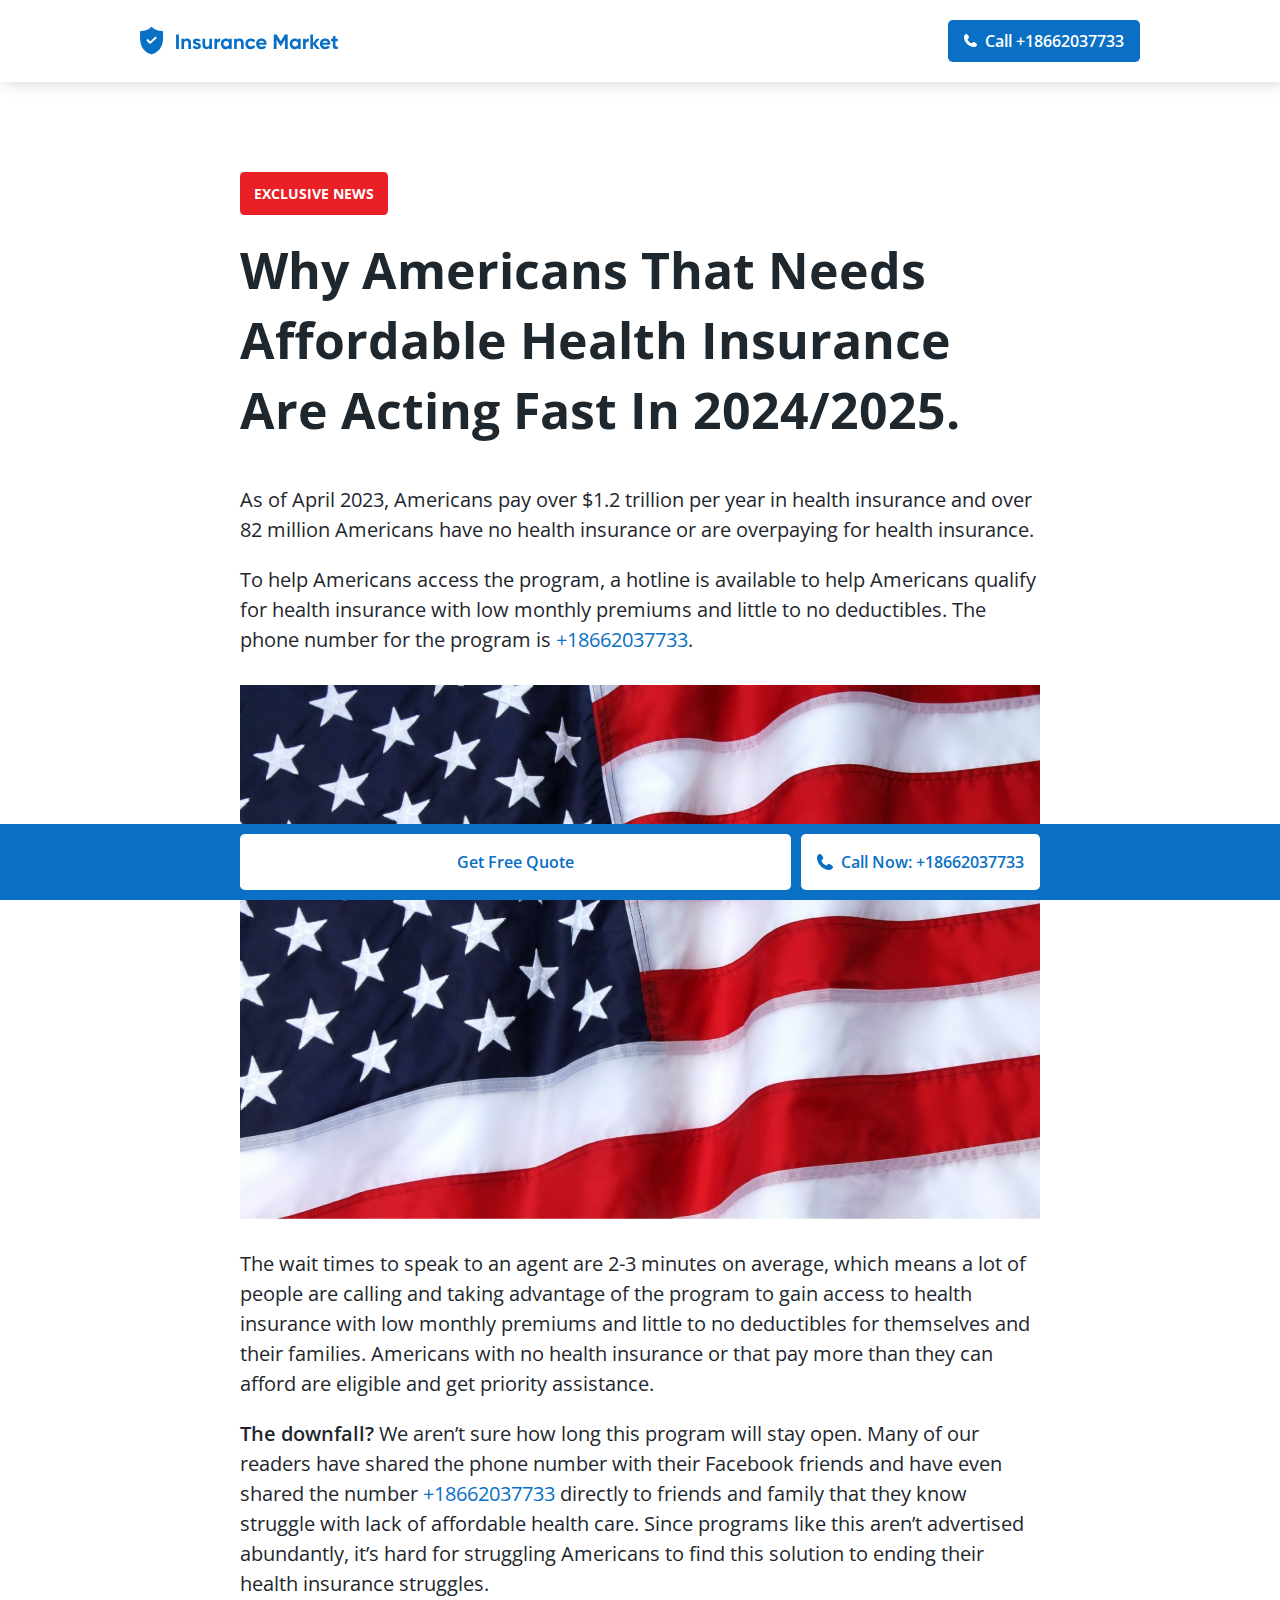
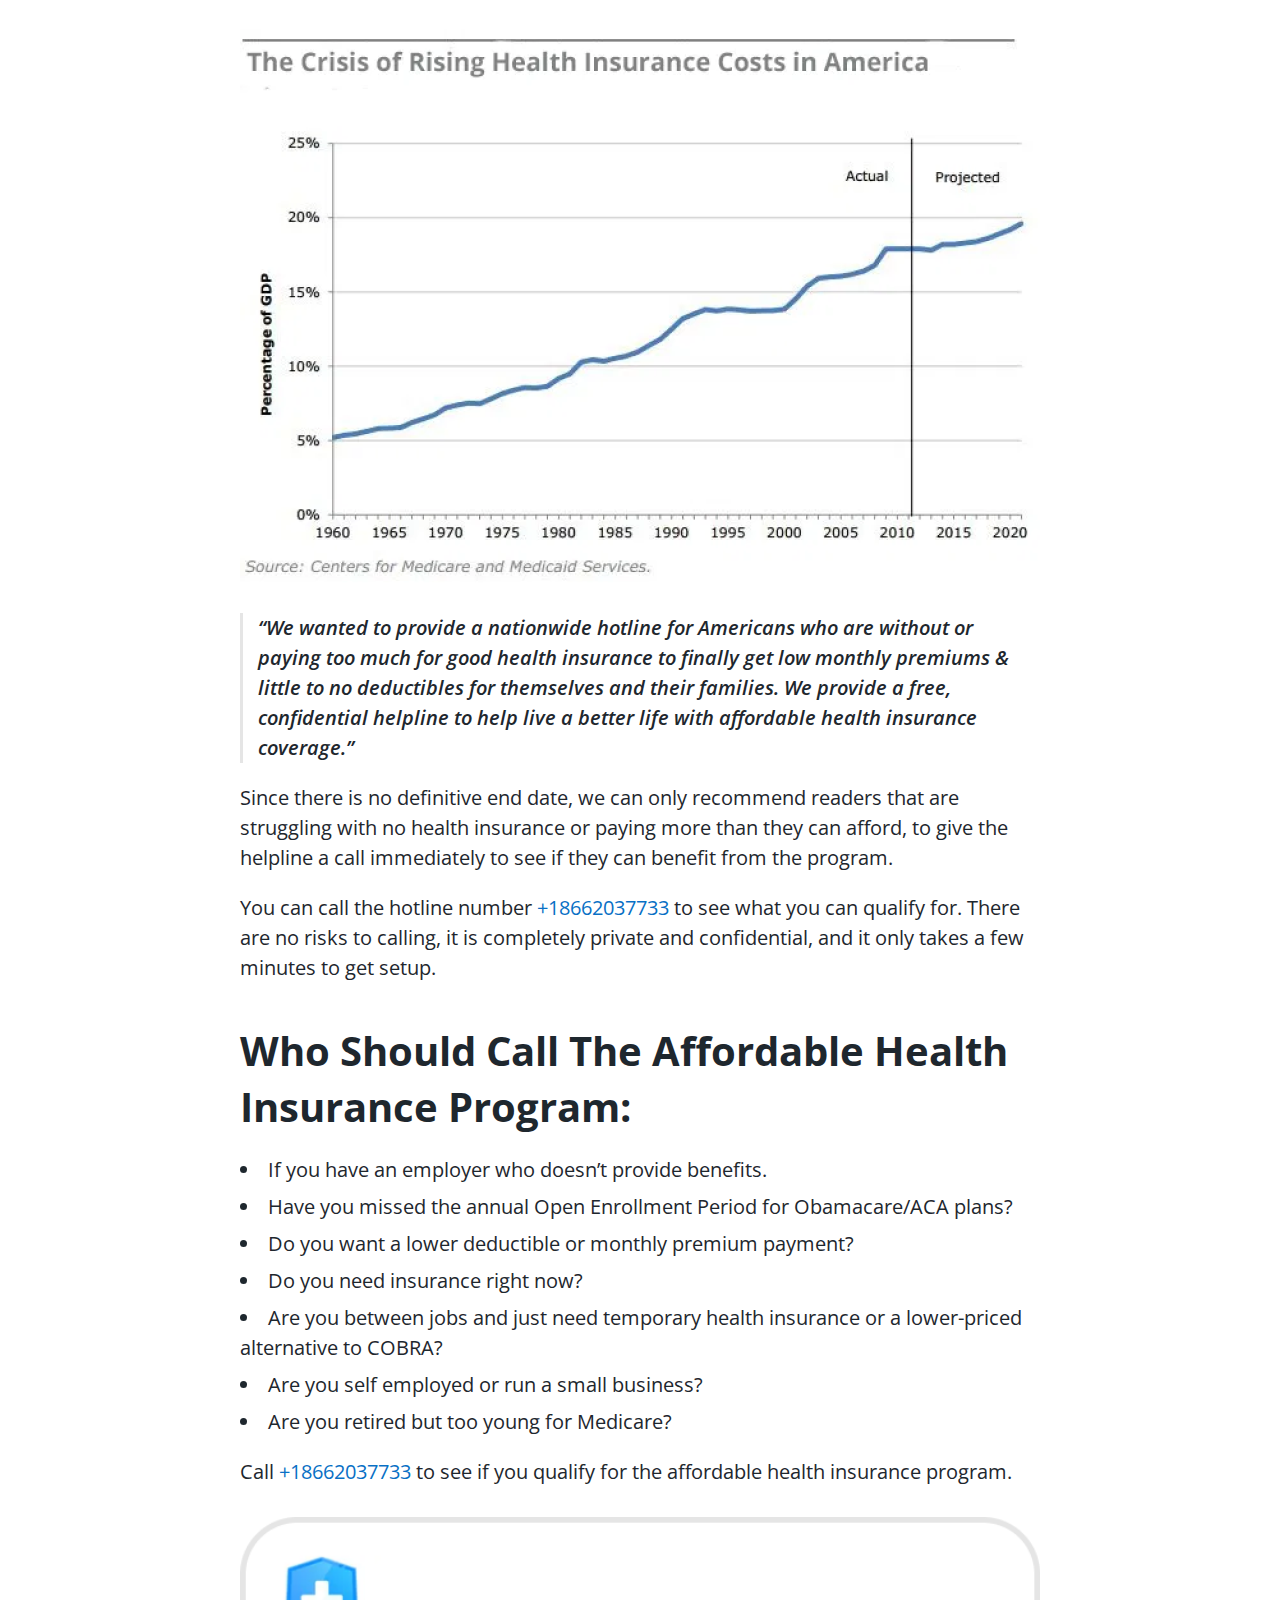
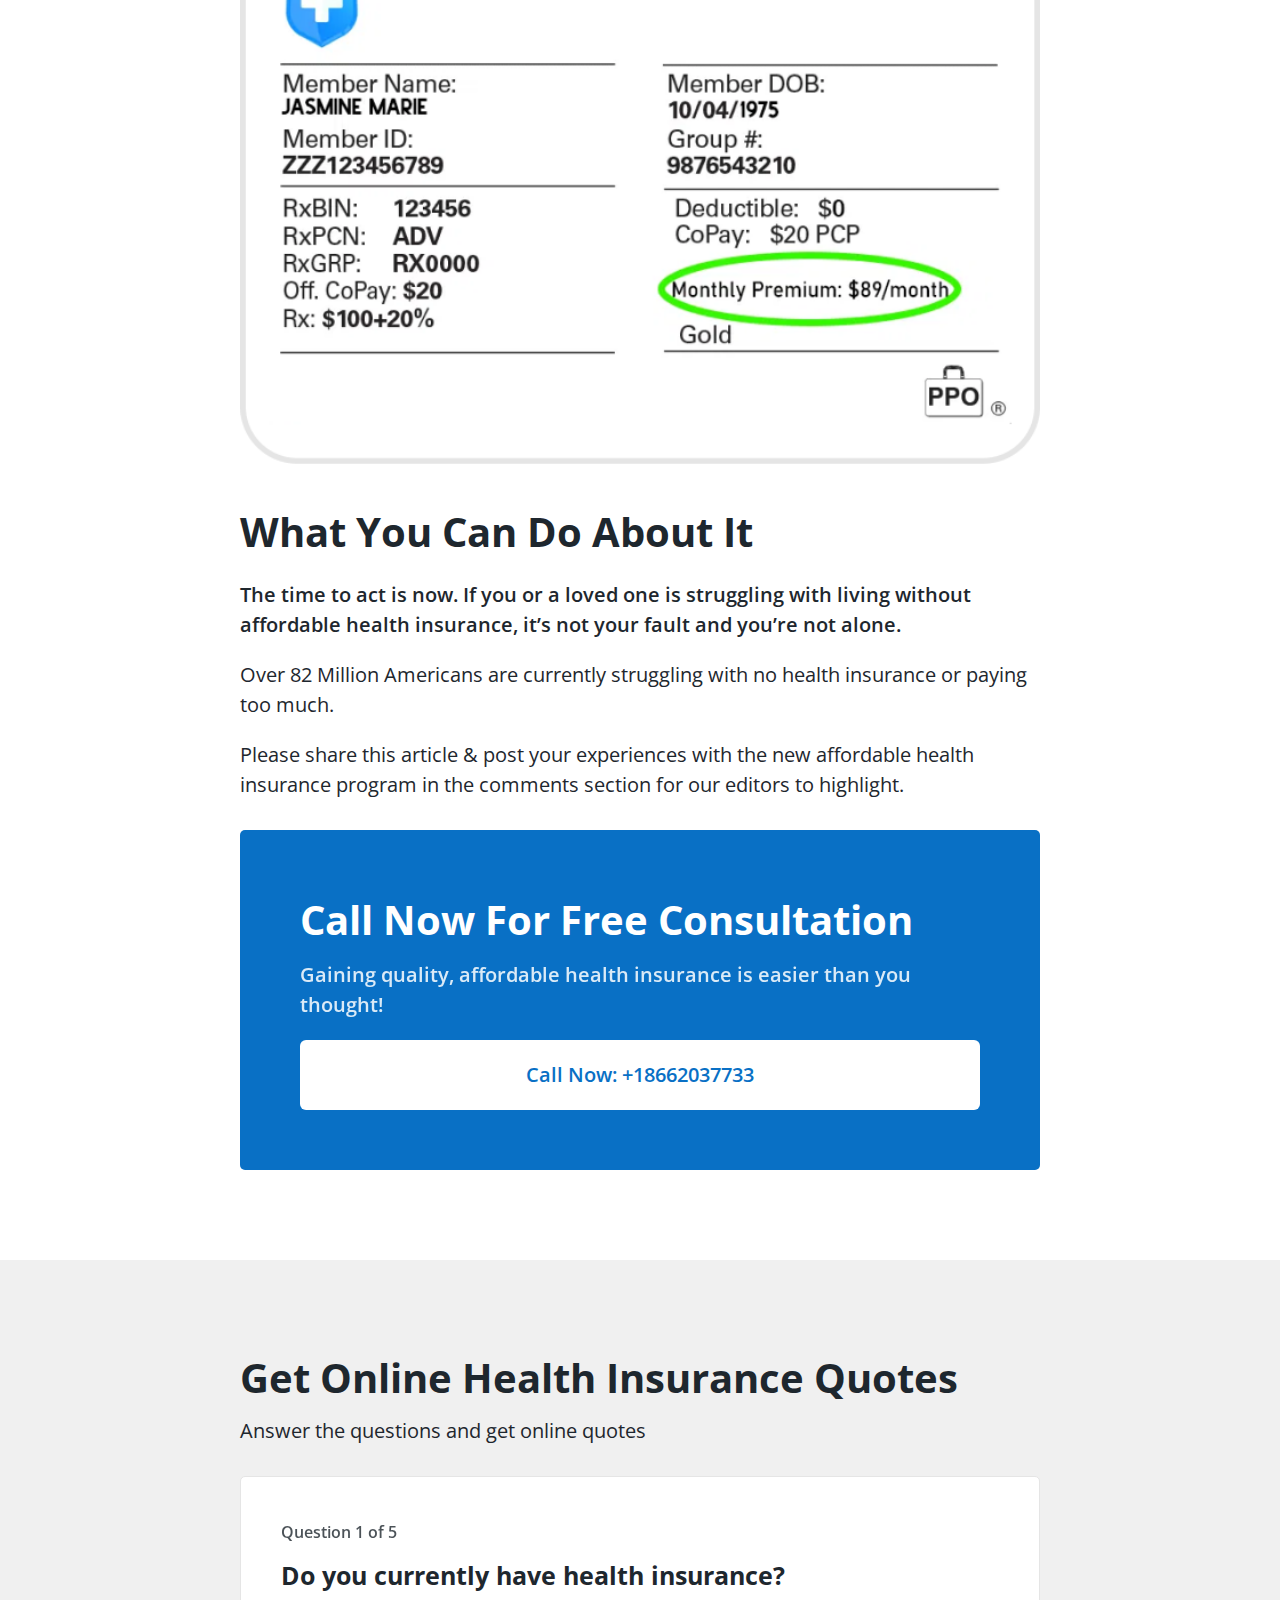
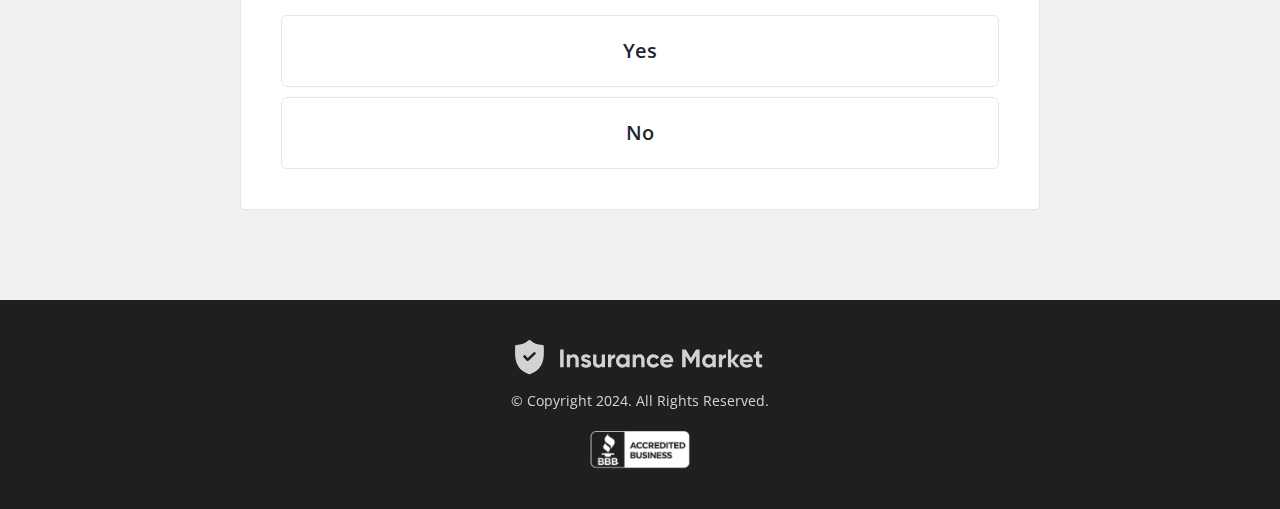
==== index.html @ 533d74bc "Add files via upload" ====
<!DOCTYPE html>
<html lang="en">

<head>
    <meta charset="UTF-8">
    <meta name="viewport" content="width=device-width, initial-scale=1.0">
    <title>Affordable Health Insurance</title>
    <link rel="icon" href="../assets/images/favicon.ico" type="image/x-icon">
    <link rel="shortcut icon" href="../assets/images/favicon.ico" type="image/x-icon">
    <link rel="stylesheet" href="../assets/css/normalize.css">
    <link href="https://fonts.googleapis.com/css2?family=Open+Sans:ital,wght@0,400;0,600;0,700;1,600&display=swap" rel="stylesheet">
    <link rel="stylesheet" href="../assets/css/new-health-insurance-program-2020/main.css">
    <link rel="stylesheet" href="../assets/css/new-health-insurance-program-2020/mq.css">
</head>

<body>
    <header>
        <div class="box" style="max-width:1100px;">
            <svg viewBox="0 0 137 19" fill="none" xmlns="http://www.w3.org/2000/svg">
                <path class="shield" d="M15.7815 4.83269C15.7591 4.33876 15.7591 3.86728 15.7591 3.39579C15.7591 3.01412 15.4672 2.72225 15.0855 2.72225C12.2791 2.72225 10.1462 1.91399 8.37251 0.185225C8.10309 -0.0617417 7.69896 -0.0617417 7.42955 0.185225C5.65587 1.91399 3.52298 2.72225 0.716539 2.72225C0.334864 2.72225 0.0429937 3.01412 0.0429937 3.39579C0.0429937 3.86728 0.0429937 4.33876 0.0205421 4.83269C-0.069264 9.54751 -0.203973 16.0135 7.67651 18.7302L7.90103 18.7751L8.12554 18.7302C15.9836 16.0135 15.8713 9.56996 15.7815 4.83269ZM7.36219 11.3661C7.22748 11.4783 7.07032 11.5457 6.89071 11.5457H6.86826C6.68864 11.5457 6.50903 11.4559 6.39677 11.3212L4.30878 9.00867L5.3191 8.11061L6.95806 9.92919L10.5952 6.47165L11.5157 7.45952L7.36219 11.3661Z" fill="#0970C5"/>
                <path class="brand-name" d="M24.7113 5.2H26.6433V15H24.7113V5.2ZM32.2654 7.804C33.0307 7.804 33.6607 8.06067 34.1554 8.574C34.6594 9.08733 34.9114 9.79667 34.9114 10.702V15H33.1054V10.926C33.1054 10.4593 32.9794 10.1047 32.7274 9.862C32.4754 9.61 32.1394 9.484 31.7194 9.484C31.2527 9.484 30.8794 9.62867 30.5994 9.918C30.3194 10.2073 30.1794 10.6413 30.1794 11.22V15H28.3734V8H30.1794V8.784C30.618 8.13067 31.3134 7.804 32.2654 7.804ZM38.1194 9.988C38.1194 10.1747 38.2408 10.3287 38.4834 10.45C38.7354 10.562 39.0388 10.6647 39.3934 10.758C39.7481 10.842 40.1028 10.954 40.4574 11.094C40.8121 11.2247 41.1108 11.4487 41.3534 11.766C41.6054 12.0833 41.7314 12.48 41.7314 12.956C41.7314 13.6747 41.4608 14.23 40.9194 14.622C40.3874 15.0047 39.7201 15.196 38.9174 15.196C37.4801 15.196 36.5001 14.6407 35.9774 13.53L37.5454 12.648C37.7508 13.2547 38.2081 13.558 38.9174 13.558C39.5614 13.558 39.8834 13.3573 39.8834 12.956C39.8834 12.7693 39.7574 12.62 39.5054 12.508C39.2628 12.3867 38.9641 12.2793 38.6094 12.186C38.2548 12.0927 37.9001 11.976 37.5454 11.836C37.1908 11.696 36.8874 11.4767 36.6354 11.178C36.3928 10.87 36.2714 10.4873 36.2714 10.03C36.2714 9.33933 36.5234 8.798 37.0274 8.406C37.5408 8.00467 38.1754 7.804 38.9314 7.804C39.5008 7.804 40.0188 7.93467 40.4854 8.196C40.9521 8.448 41.3208 8.812 41.5914 9.288L40.0514 10.128C39.8274 9.652 39.4541 9.414 38.9314 9.414C38.6981 9.414 38.5021 9.46533 38.3434 9.568C38.1941 9.67067 38.1194 9.81067 38.1194 9.988ZM47.5129 8H49.3189V15H47.5129V14.216C47.0742 14.8693 46.3789 15.196 45.4269 15.196C44.6616 15.196 44.0269 14.9393 43.5229 14.426C43.0282 13.9127 42.7809 13.2033 42.7809 12.298V8H44.5869V12.074C44.5869 12.5407 44.7129 12.9 44.9649 13.152C45.2169 13.3947 45.5529 13.516 45.9729 13.516C46.4396 13.516 46.8129 13.3713 47.0929 13.082C47.3729 12.7927 47.5129 12.3587 47.5129 11.78V8ZM52.779 9.204C52.947 8.756 53.2223 8.42 53.605 8.196C53.997 7.972 54.431 7.86 54.907 7.86V9.876C54.3563 9.81067 53.8616 9.92267 53.423 10.212C52.9936 10.5013 52.779 10.982 52.779 11.654V15H50.973V8H52.779V9.204ZM61.0234 8H62.8294V15H61.0234V14.174C60.4821 14.8553 59.7214 15.196 58.7414 15.196C57.8081 15.196 57.0054 14.8413 56.3334 14.132C55.6708 13.4133 55.3394 12.536 55.3394 11.5C55.3394 10.464 55.6708 9.59133 56.3334 8.882C57.0054 8.16333 57.8081 7.804 58.7414 7.804C59.7214 7.804 60.4821 8.14467 61.0234 8.826V8ZM57.6914 12.928C58.0554 13.292 58.5174 13.474 59.0774 13.474C59.6374 13.474 60.0994 13.292 60.4634 12.928C60.8368 12.5547 61.0234 12.0787 61.0234 11.5C61.0234 10.9213 60.8368 10.45 60.4634 10.086C60.0994 9.71267 59.6374 9.526 59.0774 9.526C58.5174 9.526 58.0554 9.71267 57.6914 10.086C57.3274 10.45 57.1454 10.9213 57.1454 11.5C57.1454 12.0787 57.3274 12.5547 57.6914 12.928ZM68.3591 7.804C69.1244 7.804 69.7544 8.06067 70.2491 8.574C70.7531 9.08733 71.0051 9.79667 71.0051 10.702V15H69.1991V10.926C69.1991 10.4593 69.0731 10.1047 68.8211 9.862C68.5691 9.61 68.2331 9.484 67.8131 9.484C67.3464 9.484 66.9731 9.62867 66.6931 9.918C66.4131 10.2073 66.2731 10.6413 66.2731 11.22V15H64.4671V8H66.2731V8.784C66.7118 8.13067 67.4071 7.804 68.3591 7.804ZM75.8792 15.196C74.8245 15.196 73.9425 14.8413 73.2332 14.132C72.5332 13.4227 72.1832 12.5453 72.1832 11.5C72.1832 10.4547 72.5332 9.57733 73.2332 8.868C73.9425 8.15867 74.8245 7.804 75.8792 7.804C76.5605 7.804 77.1812 7.96733 77.7412 8.294C78.3012 8.62067 78.7259 9.05933 79.0152 9.61L77.4612 10.52C77.3212 10.2307 77.1065 10.002 76.8172 9.834C76.5372 9.666 76.2199 9.582 75.8652 9.582C75.3239 9.582 74.8759 9.764 74.5212 10.128C74.1665 10.4827 73.9892 10.94 73.9892 11.5C73.9892 12.0507 74.1665 12.508 74.5212 12.872C74.8759 13.2267 75.3239 13.404 75.8652 13.404C76.2292 13.404 76.5512 13.3247 76.8312 13.166C77.1205 12.998 77.3352 12.7693 77.4752 12.48L79.0432 13.376C78.7352 13.9267 78.3012 14.37 77.7412 14.706C77.1812 15.0327 76.5605 15.196 75.8792 15.196ZM81.415 12.242C81.6577 13.1193 82.3157 13.558 83.389 13.558C84.0797 13.558 84.6023 13.3247 84.957 12.858L86.413 13.698C85.7223 14.6967 84.705 15.196 83.361 15.196C82.2037 15.196 81.275 14.846 80.575 14.146C79.875 13.446 79.525 12.564 79.525 11.5C79.525 10.4453 79.8703 9.568 80.561 8.868C81.2517 8.15867 82.1383 7.804 83.221 7.804C84.2477 7.804 85.0923 8.15867 85.755 8.868C86.427 9.57733 86.763 10.4547 86.763 11.5C86.763 11.7333 86.7397 11.9807 86.693 12.242H81.415ZM81.387 10.842H84.957C84.8543 10.366 84.6397 10.0113 84.313 9.778C83.9957 9.54467 83.6317 9.428 83.221 9.428C82.7357 9.428 82.3343 9.554 82.017 9.806C81.6997 10.0487 81.4897 10.394 81.387 10.842ZM101.198 5.2V15H99.2798V8.644L96.5218 13.194H96.2978L93.5398 8.658V15H91.6078V5.2H93.5958L96.4098 9.834L99.2098 5.2H101.198ZM108.26 8H110.066V15H108.26V14.174C107.718 14.8553 106.958 15.196 105.978 15.196C105.044 15.196 104.242 14.8413 103.57 14.132C102.907 13.4133 102.576 12.536 102.576 11.5C102.576 10.464 102.907 9.59133 103.57 8.882C104.242 8.16333 105.044 7.804 105.978 7.804C106.958 7.804 107.718 8.14467 108.26 8.826V8ZM104.928 12.928C105.292 13.292 105.754 13.474 106.314 13.474C106.874 13.474 107.336 13.292 107.7 12.928C108.073 12.5547 108.26 12.0787 108.26 11.5C108.26 10.9213 108.073 10.45 107.7 10.086C107.336 9.71267 106.874 9.526 106.314 9.526C105.754 9.526 105.292 9.71267 104.928 10.086C104.564 10.45 104.382 10.9213 104.382 11.5C104.382 12.0787 104.564 12.5547 104.928 12.928ZM113.509 9.204C113.677 8.756 113.953 8.42 114.335 8.196C114.727 7.972 115.161 7.86 115.637 7.86V9.876C115.087 9.81067 114.592 9.92267 114.153 10.212C113.724 10.5013 113.509 10.982 113.509 11.654V15H111.703V8H113.509V9.204ZM123.148 15H121.048L118.5 11.822V15H116.694V5.2H118.5V11.08L120.908 8H123.064L120.25 11.458L123.148 15ZM125.069 12.242C125.312 13.1193 125.97 13.558 127.043 13.558C127.734 13.558 128.257 13.3247 128.611 12.858L130.067 13.698C129.377 14.6967 128.359 15.196 127.015 15.196C125.858 15.196 124.929 14.846 124.229 14.146C123.529 13.446 123.179 12.564 123.179 11.5C123.179 10.4453 123.525 9.568 124.215 8.868C124.906 8.15867 125.793 7.804 126.875 7.804C127.902 7.804 128.747 8.15867 129.409 8.868C130.081 9.57733 130.417 10.4547 130.417 11.5C130.417 11.7333 130.394 11.9807 130.347 12.242H125.069ZM125.041 10.842H128.611C128.509 10.366 128.294 10.0113 127.967 9.778C127.65 9.54467 127.286 9.428 126.875 9.428C126.39 9.428 125.989 9.554 125.671 9.806C125.354 10.0487 125.144 10.394 125.041 10.842ZM135.477 9.736H133.895V12.648C133.895 12.8907 133.956 13.068 134.077 13.18C134.198 13.292 134.376 13.3573 134.609 13.376C134.842 13.3853 135.132 13.3807 135.477 13.362V15C134.236 15.14 133.358 15.0233 132.845 14.65C132.341 14.2767 132.089 13.6093 132.089 12.648V9.736H130.871V8H132.089V6.586L133.895 6.04V8H135.477V9.736Z" fill="#0970C5"/>
            </svg>
            <a class="micro phone" href="tel:+18662037733">Call Now</a>
            <a class="medium phone" href="tel:+18662037733">Call +18662037733</a>
        </div>
    </header>
    <section id="main">
        <div class="box">
            <p class="lable">Exclusive news</p>
            <h1>Why Americans That Needs Affordable Health Insurance Are Acting Fast In 2024/2025.</h1>
            <p>As of April 2023, Americans pay over $1.2 trillion per year in health insurance and over 82 million Americans have no health insurance or are overpaying for health insurance.</p>
            <p>To help Americans access the program, a hotline is available to help Americans qualify for health insurance with low monthly premiums and little to no deductibles. The phone number for the program is <a class="nowrap phone" href="tel:+18662037733">+18662037733</a>.</p>
            <img src="../assets/images/flag.png" alt="">
            <p>The wait times to speak to an agent are 2-3 minutes on average, which means a lot of people are calling and taking advantage of the program to gain access to health insurance with low monthly premiums and little to no deductibles for themselves
                and their families. Americans with no health insurance or that pay more than they can afford are eligible and get priority assistance.</p>
            <p><b>The downfall?</b> We aren’t sure how long this program will stay open. Many of our readers have shared the phone number with their Facebook friends and have even shared the number <a class="nowrap phone" href="tel:+18662037733">+18662037733</a>                directly to friends and family that they know struggle with lack of affordable health care. Since programs like this aren’t advertised abundantly, it’s hard for struggling Americans to find this solution to ending their health insurance
                struggles.</p>
            <img src="../assets/images/stat.png" alt="">
            <blockquote>“We wanted to provide a nationwide hotline for Americans who are without or paying too much for good health insurance to finally get low monthly premiums & little to no deductibles for themselves and their families. We provide a free, confidential
                helpline to help live a better life with affordable health insurance coverage.”</blockquote>
            <p>Since there is no definitive end date, we can only recommend readers that are struggling with no health insurance or paying more than they can afford, to give the helpline a call immediately to see if they can benefit from the program.</p>
            <p>You can call the hotline number <a class="nowrap phone" href="tel:+18662037733">+18662037733</a> to see what you can qualify for. There are no risks to calling, it is completely private and confidential, and it only takes a few minutes to
                get setup.</p>
            <h2>Who Should Call the Affordable Health Insurance Program:</h2>
            <ul>
                <li>If you have an employer who doesn’t provide benefits.</li>
                <li>Have you missed the annual Open Enrollment Period for Obamacare/ACA plans?</li>
                <li>Do you want a lower deductible or monthly premium payment?</li>
                <li>Do you need insurance right now?</li>
                <li>Are you between jobs and just need temporary health insurance or a lower-priced alternative to COBRA?</li>
                <li>Are you self employed or run a small business?</li>
                <li>Are you retired but too young for Medicare?</li>
            </ul>
            <p>Call <a class="nowrap phone" href="tel:+18662037733">+18662037733</a> to see if you qualify for the affordable health insurance program.</p>
            <img src="../assets/images/card.png" alt="">
            <h2>What You Can Do About It</h2>
            <p><b>The time to act is now. If you or a loved one is struggling with living without affordable health insurance, it’s not your fault and you’re not alone.</b></p>
            <p>Over 82 Million Americans are currently struggling with no health insurance or paying too much.</p>
            <p>Please share this article & post your experiences with the new affordable health insurance program in the comments section for our editors to highlight.</p>
            <div class="cta">
                <p class="header">Call Now For Free Consultation</p>
                <p class="description">Gaining quality, affordable health insurance is easier than you thought!</p>
                <a class="phone" href="tel:+18662037733">Call Now: +18662037733</a>
            </div>
        </div>
    </section>
    <section id="quiz">
        <div class="box">
            <h2>Get Online Health Insurance Quotes</h2>
            <p class="description">Answer the questions and get online quotes</p>
            <form>
                <div class="wrapper">
                    <div class="counter" data-question="1">
                        <button type="button" class="back"></button>
                        <p>Question 1 of 5</p>
                    </div>
                    <div class="question-box" data-question="1">
                        <p class="question">Do you currently have health insurance?</p>
                        <div class="answers">
                            <label>
                                <input type="radio" name="1" value="Yes">
                                <span>Yes</span>
                            </label>
                            <label>
                                <input type="radio" name="1" value="No">
                                <span>No</span>
                            </label>
                        </div>
                    </div>
                    <div class="question-box" data-question="2" style="display:none;">
                        <p class="question">Do you use tobacco products?</p>
                        <div class="answers">
                            <label>
                                <input type="radio" name="2" value="Yes">
                                <span>Yes</span>
                            </label>
                            <label>
                                <input type="radio" name="2" value="No">
                                <span>No</span>
                            </label>
                        </div>
                    </div>
                    <div class="question-box" data-question="3" style="display:none;">
                        <p class="question">What is your gender?</p>
                        <div class="answers">
                            <label>
                                <input type="radio" name="3" value="Male">
                                <span>Male</span>
                            </label>
                            <label>
                                <input type="radio" name="3" value="Female">
                                <span>Female</span>
                            </label>
                        </div>
                    </div>
                    <div class="question-box" data-question="4" style="display:none;">
                        <p class="question">How old are you?</p>
                        <div class="answers">
                            <label>
                                <input type="radio" name="4" value="18 - 24">
                                <span>18 - 24</span>
                            </label>
                            <label>
                                <input type="radio" name="4" value="25 - 34">
                                <span>25 - 34</span>
                            </label>
                            <label>
                                <input type="radio" name="4" value="35 - 44">
                                <span>35 - 44</span>
                            </label>
                            <label>
                                <input type="radio" name="4" value="35 - 44">
                                <span>45 - 54</span>
                            </label>
                            <label>
                                <input type="radio" name="4" value="35 - 44">
                                <span>55+</span>
                            </label>
                        </div>
                    </div>
                    <div class="question-box" data-question="5" style="display:none;">
                        <p class="question">What is your total household income?</p>
                        <div class="answers">
                            <label>
                                <input type="radio" name="5" value="$47,001+">
                                <span>$47,001+</span>
                            </label>
                            <label>
                                <input type="radio" name="5" value="$30,001 - $47,000">
                                <span>$30,001 - $47,000</span>
                            </label>
                            <label>
                                <input type="radio" name="5" value="$16,001 - $30,000">
                                <span>$16,001 - $30,000</span>
                            </label>
                            <label>
                                <input type="radio" name="5" value="$0 - $16,000">
                                <span>$0 - $16,000</span>
                            </label>
                        </div>
                    </div>
                    <div class="question-box final-step" data-question="6" style="display:none;">
                        <p class="question">Fill this form and get your FREE quotes</p>
                        <input type="number" name="zip" placeholder="Your ZIP" required>
                        <input type="text" name="name" placeholder="Your name" required>
                        <input type="tel" name="phone" placeholder="Your phone" required>
                        <button type="submit">Get Free Quotes</button>
                    </div>
                </div>
                <div class="loader">
                    <div class="loader-box">
                        <p class="search">Searching plans...</p>
                        <div class="lds-dual-ring"></div>
                    </div>
                </div>
                <div class="result-send">
                    <p class="form-success" style="display: block;">Your form has been sent. A specialist will contact you soon.</p>
                    <p class="form-error"><span class="form-error-message"></span>Your form has not been sent. Please, correct errors and submit form again or call the toll-free number <a class="phone" href="tel:+18662037733">+18662037733</a>.</p>
                </div>
            </form>
        </div>
    </section>
    <footer>
        <div class="box">
            <svg viewBox="0 0 137 19" fill="none" xmlns="http://www.w3.org/2000/svg">
                <path class="shield" d="M15.7815 4.83269C15.7591 4.33876 15.7591 3.86728 15.7591 3.39579C15.7591 3.01412 15.4672 2.72225 15.0855 2.72225C12.2791 2.72225 10.1462 1.91399 8.37251 0.185225C8.10309 -0.0617417 7.69896 -0.0617417 7.42955 0.185225C5.65587 1.91399 3.52298 2.72225 0.716539 2.72225C0.334864 2.72225 0.0429937 3.01412 0.0429937 3.39579C0.0429937 3.86728 0.0429937 4.33876 0.0205421 4.83269C-0.069264 9.54751 -0.203973 16.0135 7.67651 18.7302L7.90103 18.7751L8.12554 18.7302C15.9836 16.0135 15.8713 9.56996 15.7815 4.83269ZM7.36219 11.3661C7.22748 11.4783 7.07032 11.5457 6.89071 11.5457H6.86826C6.68864 11.5457 6.50903 11.4559 6.39677 11.3212L4.30878 9.00867L5.3191 8.11061L6.95806 9.92919L10.5952 6.47165L11.5157 7.45952L7.36219 11.3661Z" fill="#ffffff" fill-opacity=".8"/>
                <path class="brand-name" d="M24.7113 5.2H26.6433V15H24.7113V5.2ZM32.2654 7.804C33.0307 7.804 33.6607 8.06067 34.1554 8.574C34.6594 9.08733 34.9114 9.79667 34.9114 10.702V15H33.1054V10.926C33.1054 10.4593 32.9794 10.1047 32.7274 9.862C32.4754 9.61 32.1394 9.484 31.7194 9.484C31.2527 9.484 30.8794 9.62867 30.5994 9.918C30.3194 10.2073 30.1794 10.6413 30.1794 11.22V15H28.3734V8H30.1794V8.784C30.618 8.13067 31.3134 7.804 32.2654 7.804ZM38.1194 9.988C38.1194 10.1747 38.2408 10.3287 38.4834 10.45C38.7354 10.562 39.0388 10.6647 39.3934 10.758C39.7481 10.842 40.1028 10.954 40.4574 11.094C40.8121 11.2247 41.1108 11.4487 41.3534 11.766C41.6054 12.0833 41.7314 12.48 41.7314 12.956C41.7314 13.6747 41.4608 14.23 40.9194 14.622C40.3874 15.0047 39.7201 15.196 38.9174 15.196C37.4801 15.196 36.5001 14.6407 35.9774 13.53L37.5454 12.648C37.7508 13.2547 38.2081 13.558 38.9174 13.558C39.5614 13.558 39.8834 13.3573 39.8834 12.956C39.8834 12.7693 39.7574 12.62 39.5054 12.508C39.2628 12.3867 38.9641 12.2793 38.6094 12.186C38.2548 12.0927 37.9001 11.976 37.5454 11.836C37.1908 11.696 36.8874 11.4767 36.6354 11.178C36.3928 10.87 36.2714 10.4873 36.2714 10.03C36.2714 9.33933 36.5234 8.798 37.0274 8.406C37.5408 8.00467 38.1754 7.804 38.9314 7.804C39.5008 7.804 40.0188 7.93467 40.4854 8.196C40.9521 8.448 41.3208 8.812 41.5914 9.288L40.0514 10.128C39.8274 9.652 39.4541 9.414 38.9314 9.414C38.6981 9.414 38.5021 9.46533 38.3434 9.568C38.1941 9.67067 38.1194 9.81067 38.1194 9.988ZM47.5129 8H49.3189V15H47.5129V14.216C47.0742 14.8693 46.3789 15.196 45.4269 15.196C44.6616 15.196 44.0269 14.9393 43.5229 14.426C43.0282 13.9127 42.7809 13.2033 42.7809 12.298V8H44.5869V12.074C44.5869 12.5407 44.7129 12.9 44.9649 13.152C45.2169 13.3947 45.5529 13.516 45.9729 13.516C46.4396 13.516 46.8129 13.3713 47.0929 13.082C47.3729 12.7927 47.5129 12.3587 47.5129 11.78V8ZM52.779 9.204C52.947 8.756 53.2223 8.42 53.605 8.196C53.997 7.972 54.431 7.86 54.907 7.86V9.876C54.3563 9.81067 53.8616 9.92267 53.423 10.212C52.9936 10.5013 52.779 10.982 52.779 11.654V15H50.973V8H52.779V9.204ZM61.0234 8H62.8294V15H61.0234V14.174C60.4821 14.8553 59.7214 15.196 58.7414 15.196C57.8081 15.196 57.0054 14.8413 56.3334 14.132C55.6708 13.4133 55.3394 12.536 55.3394 11.5C55.3394 10.464 55.6708 9.59133 56.3334 8.882C57.0054 8.16333 57.8081 7.804 58.7414 7.804C59.7214 7.804 60.4821 8.14467 61.0234 8.826V8ZM57.6914 12.928C58.0554 13.292 58.5174 13.474 59.0774 13.474C59.6374 13.474 60.0994 13.292 60.4634 12.928C60.8368 12.5547 61.0234 12.0787 61.0234 11.5C61.0234 10.9213 60.8368 10.45 60.4634 10.086C60.0994 9.71267 59.6374 9.526 59.0774 9.526C58.5174 9.526 58.0554 9.71267 57.6914 10.086C57.3274 10.45 57.1454 10.9213 57.1454 11.5C57.1454 12.0787 57.3274 12.5547 57.6914 12.928ZM68.3591 7.804C69.1244 7.804 69.7544 8.06067 70.2491 8.574C70.7531 9.08733 71.0051 9.79667 71.0051 10.702V15H69.1991V10.926C69.1991 10.4593 69.0731 10.1047 68.8211 9.862C68.5691 9.61 68.2331 9.484 67.8131 9.484C67.3464 9.484 66.9731 9.62867 66.6931 9.918C66.4131 10.2073 66.2731 10.6413 66.2731 11.22V15H64.4671V8H66.2731V8.784C66.7118 8.13067 67.4071 7.804 68.3591 7.804ZM75.8792 15.196C74.8245 15.196 73.9425 14.8413 73.2332 14.132C72.5332 13.4227 72.1832 12.5453 72.1832 11.5C72.1832 10.4547 72.5332 9.57733 73.2332 8.868C73.9425 8.15867 74.8245 7.804 75.8792 7.804C76.5605 7.804 77.1812 7.96733 77.7412 8.294C78.3012 8.62067 78.7259 9.05933 79.0152 9.61L77.4612 10.52C77.3212 10.2307 77.1065 10.002 76.8172 9.834C76.5372 9.666 76.2199 9.582 75.8652 9.582C75.3239 9.582 74.8759 9.764 74.5212 10.128C74.1665 10.4827 73.9892 10.94 73.9892 11.5C73.9892 12.0507 74.1665 12.508 74.5212 12.872C74.8759 13.2267 75.3239 13.404 75.8652 13.404C76.2292 13.404 76.5512 13.3247 76.8312 13.166C77.1205 12.998 77.3352 12.7693 77.4752 12.48L79.0432 13.376C78.7352 13.9267 78.3012 14.37 77.7412 14.706C77.1812 15.0327 76.5605 15.196 75.8792 15.196ZM81.415 12.242C81.6577 13.1193 82.3157 13.558 83.389 13.558C84.0797 13.558 84.6023 13.3247 84.957 12.858L86.413 13.698C85.7223 14.6967 84.705 15.196 83.361 15.196C82.2037 15.196 81.275 14.846 80.575 14.146C79.875 13.446 79.525 12.564 79.525 11.5C79.525 10.4453 79.8703 9.568 80.561 8.868C81.2517 8.15867 82.1383 7.804 83.221 7.804C84.2477 7.804 85.0923 8.15867 85.755 8.868C86.427 9.57733 86.763 10.4547 86.763 11.5C86.763 11.7333 86.7397 11.9807 86.693 12.242H81.415ZM81.387 10.842H84.957C84.8543 10.366 84.6397 10.0113 84.313 9.778C83.9957 9.54467 83.6317 9.428 83.221 9.428C82.7357 9.428 82.3343 9.554 82.017 9.806C81.6997 10.0487 81.4897 10.394 81.387 10.842ZM101.198 5.2V15H99.2798V8.644L96.5218 13.194H96.2978L93.5398 8.658V15H91.6078V5.2H93.5958L96.4098 9.834L99.2098 5.2H101.198ZM108.26 8H110.066V15H108.26V14.174C107.718 14.8553 106.958 15.196 105.978 15.196C105.044 15.196 104.242 14.8413 103.57 14.132C102.907 13.4133 102.576 12.536 102.576 11.5C102.576 10.464 102.907 9.59133 103.57 8.882C104.242 8.16333 105.044 7.804 105.978 7.804C106.958 7.804 107.718 8.14467 108.26 8.826V8ZM104.928 12.928C105.292 13.292 105.754 13.474 106.314 13.474C106.874 13.474 107.336 13.292 107.7 12.928C108.073 12.5547 108.26 12.0787 108.26 11.5C108.26 10.9213 108.073 10.45 107.7 10.086C107.336 9.71267 106.874 9.526 106.314 9.526C105.754 9.526 105.292 9.71267 104.928 10.086C104.564 10.45 104.382 10.9213 104.382 11.5C104.382 12.0787 104.564 12.5547 104.928 12.928ZM113.509 9.204C113.677 8.756 113.953 8.42 114.335 8.196C114.727 7.972 115.161 7.86 115.637 7.86V9.876C115.087 9.81067 114.592 9.92267 114.153 10.212C113.724 10.5013 113.509 10.982 113.509 11.654V15H111.703V8H113.509V9.204ZM123.148 15H121.048L118.5 11.822V15H116.694V5.2H118.5V11.08L120.908 8H123.064L120.25 11.458L123.148 15ZM125.069 12.242C125.312 13.1193 125.97 13.558 127.043 13.558C127.734 13.558 128.257 13.3247 128.611 12.858L130.067 13.698C129.377 14.6967 128.359 15.196 127.015 15.196C125.858 15.196 124.929 14.846 124.229 14.146C123.529 13.446 123.179 12.564 123.179 11.5C123.179 10.4453 123.525 9.568 124.215 8.868C124.906 8.15867 125.793 7.804 126.875 7.804C127.902 7.804 128.747 8.15867 129.409 8.868C130.081 9.57733 130.417 10.4547 130.417 11.5C130.417 11.7333 130.394 11.9807 130.347 12.242H125.069ZM125.041 10.842H128.611C128.509 10.366 128.294 10.0113 127.967 9.778C127.65 9.54467 127.286 9.428 126.875 9.428C126.39 9.428 125.989 9.554 125.671 9.806C125.354 10.0487 125.144 10.394 125.041 10.842ZM135.477 9.736H133.895V12.648C133.895 12.8907 133.956 13.068 134.077 13.18C134.198 13.292 134.376 13.3573 134.609 13.376C134.842 13.3853 135.132 13.3807 135.477 13.362V15C134.236 15.14 133.358 15.0233 132.845 14.65C132.341 14.2767 132.089 13.6093 132.089 12.648V9.736H130.871V8H132.089V6.586L133.895 6.04V8H135.477V9.736Z" fill="#ffffff" fill-opacity=".8"/>
            </svg>
            <div id="legal"></div>
            <p>© Copyright 2024. All Rights Reserved.</p>
            <img src="../assets/images/credit.png" alt="Accredited Business">
        </div>
    </footer>
    <section id="float-cta">
        <div class="box">
            <button type="button" data-smooth-scroll="#quiz">Get Free Quote</button>
            <a class="phone" href="tel:+18662037733">
                <span class="mini">Call Now</span>
                <span class="medium">Call Now: +18662037733</span>
            </a>
        </div>
    </section>
    <script>
        ! function(f, b, e, v, n, t, s) {
            if (f.fbq) return;
            n = f.fbq = function() {
                n.callMethod ?
                    n.callMethod.apply(n, arguments) : n.queue.push(arguments)
            };
            if (!f._fbq) f._fbq = n;
            n.push = n;
            n.loaded = !0;
            n.version = '2.0';
            n.queue = [];
            t = b.createElement(e);
            t.async = !0;
            t.src = v;
            s = b.getElementsByTagName(e)[0];
            s.parentNode.insertBefore(t, s)
        }(window, document, 'script',
            'https://connect.facebook.net/en_US/fbevents.js');
        fbq('init', '285358138801736');
        fbq('track', 'PageView');
    </script>
    <noscript><img height="1" width="1" style="display:none" src="https://www.facebook.com/tr?id=285358138801736&ev=PageView&noscript=1"
    /></noscript>
    <script defer src="../assets/js/jquery.min.js"></script>
    <script defer src="../assets/js/jquery.maskedinput.min.js"></script>
    <!-- Marketcall Widget -->
    <script>
        (function(w, d, s, l, i) {
            w[l] = w[l] || [];
            w[l].push({
                'marketcall.start': new Date().getTime(),
                event: 'marketcall.js'
            });
            var f = d.getElementsByTagName(s)[0],
                j = d.createElement(s),
                dl = l != 'mcLayer' ? '&l=' + l : '';
            j.async = true;
            j.src = 'https://marketcall.ru/js/marketcall.js?id=' + i + dl;
            f.parentNode.insertBefore(j, f);
        })(window, document, 'script', 'mcLayer', '3170');
    </script>
    <script defer src="../assets/js/main.js"></script>
    <script>
        function showHideControls() {
            var current = $(window).scrollTop() + $(window).height();
            var targetPosition = $(".cta").position().top;
            var controlsElem = $("#float-cta");
            var controlsElemDisplay = controlsElem.css("display");
            if (current + 300 > targetPosition) {
                if (controlsElemDisplay === "block") {
                    controlsElem.fadeOut(300);
                }
            } else {
                if (controlsElemDisplay !== "block") {
                    controlsElem.fadeIn(300);
                }
            }
        }
        document.addEventListener("DOMContentLoaded", function() {
            $(document).on("scroll", showHideControls);
        });
    </script>
</body>

</html>
---- assets/css/new-health-insurance-program-2020/main.css ----
* {
    padding: 0;
    margin: 0;
    box-sizing: border-box;
}

@-ms-viewport {
    width: device-width;
}

@viewport {
    width: device-width;
}

.fullscreen {
    min-height: 100vh;
    min-height: calc(var(--vh, 1vh) * 100);
}

a,
input,
button,
label,
select {
    border: none;
    text-decoration: none;
    display: block;
    -webkit-tap-highlight-color: rgba(0, 0, 0, 0);
    background-color: transparent;
    outline: none;
    cursor: pointer;
    color: inherit;
    box-shadow: none;
}

a:focus,
a:hover,
a:active,
a:visited,
input:focus,
input:hover,
input:active,
input:visited,
button:focus,
button:hover,
button:active,
button:visited,
label:focus,
label:hover,
label:active,
label:visited,
select:focus,
select:hover,
select:active,
select:visited {
    color: inherit;
}

a,
button {
    cursor: pointer;
}

button {
    user-select: none;
}

img,
video,
svg {
    width: 100%;
    max-width: 100%;
    display: block;
    flex: 0 0 auto;
}

video {
    cursor: pointer;
    outline: none;
}

.nowrap {
    white-space: pre;
}

.box {
    width: 100%;
    padding: 0 15px;
    border: none;
    box-shadow: none;
    margin: 0 auto;
    max-width: 900px;
}

header,
section,
footer {
    width: 100%;
    border: none;
    box-shadow: none;
}

html {
    font-family: "Open Sans", sans-serif;
    font-size: 16px;
    line-height: 1.5;
    font-weight: 400;
    color: #1e272e;
    background-color: #fff;
    text-align: left;
}

header {
    padding: 1rem 0;
    background-color: #fff;
    position: sticky;
    top: 0;
    box-shadow: 4px 0px 15px rgba(0, 0, 0, 0.20);
}

header .box {
    display: flex;
    flex-direction: row;
    align-items: center;
    justify-content: space-between;
}

header .box svg {
    width: 130px;
}

header .box a {
    padding: .8em 1em;
    font-size: 14px;
    background-color: #0970C5;
    font-weight: 600;
    color: #fff;
    border-radius: .3em;
    display: flex;
    line-height: 1;
    align-items: center;
}

header .box a:before {
    content: "";
    width: .8em;
    height: .8em;
    background-image: url(../../images/phone.svg);
    background-position: center;
    background-repeat: no-repeat;
    display: block;
    margin-right: .5em;
}

header .box a.medium {
    display: none;
}

#main {
    padding: 40px 0 50px;
}

#main .lable {
    padding: .8em 1em;
    font-size: 14px;
    background-color: #EA2027;
    font-weight: 700;
    color: #fff;
    border-radius: .3em;
    width: auto;
    display: inline-block;
    text-transform: uppercase;
}

#main h1 {
    font-weight: 700;
    padding: 0;
    margin: 0;
    font-size: 30px;
    line-height: 1.4;
    text-align: left;
    text-transform: capitalize;
    margin: 0 0 40px;
}

h2 {
    font-weight: 700;
    padding: 0;
    font-size: 24px;
    line-height: 1.4;
    text-align: left;
    text-transform: capitalize;
    margin: 40px 0 20px;
}

#main .box>ul {
    margin: 20px 0;
    list-style-position: inside;
}

#main ul li {
    margin-top: 7px;
}

#main ul li:first-child {
    margin: 0;
}

#main blockquote {
    padding-left: 15px;
    border-left: 3px solid #e5e5e5;
    font-style: italic;
    font-weight: 600;
}

#main b {
    font-weight: 600;
}

#main .box>p {
    margin: 20px 0;
}

#main .box>img {
    margin: 30px 0;
}

#main p a {
    display: inline;
    color: #0970C5;
}

#main .cta {
    margin-top: 30px;
    padding: 30px;
    background-color: #0970C5;
    color: #fff;
    border-radius: 5px;
}

#main .cta .header {
    font-size: 22px;
    font-weight: 700;
    margin-bottom: 10px;
}

#main .cta .description {
    font-weight: 600;
    opacity: .85;
    margin-bottom: 20px;
}

#main .cta a {
    width: 100%;
    padding: 1em 1.2em;
    color: #0970C5;
    font-weight: 600;
    background-color: #fff;
    text-align: center;
    border-radius: .3em;
}

/* quiz */

#quiz {
    padding: 50px 0;
    background-color: #f0f0f0;
}

#quiz h2 {
    margin: 0 0 10px;
}

#quiz form {
    margin-top: 20px;
    padding: 20px;
    background-color: #fff;
    border-radius: 5px;
    border: 1px solid #e5e5e5;
}

#quiz .counter {
    display: flex;
    align-items: center;
    height: 30px;
}

#quiz .counter button {
    width: 30px;
    height: 30px;
    background-image: url(../../images/back.svg);
    background-position: center;
    background-repeat: no-repeat;
    opacity: .7;
    background-size: 11px;
}

#quiz .counter[data-question="1"] button {
    display: none;
}

#quiz .counter p {
    font-size: 14px;
    font-weight: 600;
    opacity: .8;
}

#quiz .question-box {
    margin-top: 10px;
}

#quiz .question {
    font-size: 20px;
    font-weight: 700;
}

#quiz .answers {
    margin-top: 20px;
    width: 100%;
    display: grid;
    grid-gap: 10px;
}

#quiz .answers label {
    width: 100%;
}

#quiz .answers input[type=radio] {
    display: none;
}

#quiz .answers label span {
    width: 100%;
    padding: 1em 1.2em;
    border-radius: .3em;
    border: 1px solid #e5e5e5;
    font-weight: 600;
    text-align: center;
    display: block;
    transition: .3s;
}

#quiz .answers input[type=radio]:checked+span {
    border: 1px solid #0970C5;
    background-color: #0970C5;
    color: #fff;
}

#quiz .final-step .question {
    margin-bottom: 20px;
}

#quiz .final-step input {
    padding: 1em 1.2em;
    width: 100%;
    color: #1e272e;
    margin-top: 10px;
    border-radius: .3em;
    display: block;
    border: 1px solid #e5e5e5;
}

#quiz .final-step input::placeholder {
    color: #666;
}

#quiz .final-step input:-webkit-autofill {
    -webkit-box-shadow: inset 0 0 0 50px #fff !important;
    /* Цвет фона */
    -webkit-text-fill-color: #1e272e !important;
    /* цвет текста */
    color: #1e272e !important;
    /* цвет текста */
}

#quiz button[type=submit] {
    width: 100%;
    padding: 1em 1.2em;
    background-color: #0970C5;
    font-weight: 600;
    color: #fff;
    text-align: center;
    margin-top: 10px;
    border-radius: .3em;
}

#quiz .wrapper {
    width: 100%;
}

#quiz .loader {
    width: 100%;
    height: 200px;
    display: none;
}

#quiz .loader-box {
    width: 100%;
    height: 100%;
    display: flex;
    align-items: center;
    justify-content: center;
    flex-direction: column;
}

#quiz .loader p {
    font-size: 18px;
    font-weight: 600;
    margin-bottom: 20px;
    text-align: center;
    padding: 0 20px;
}

#quiz .loader .lds-dual-ring {
    display: inline-block;
    width: 80px;
    height: 80px;
}

#quiz .loader .lds-dual-ring:after {
    content: " ";
    display: block;
    width: 45px;
    height: 45px;
    margin: 8px;
    border-radius: 50%;
    border: 6px solid #1e272e;
    border-color: #1e272e transparent #1e272e transparent;
    animation: lds-dual-ring 1.2s linear infinite;
}

@keyframes lds-dual-ring {
    0% {
        transform: rotate(0deg);
    }
    100% {
        transform: rotate(360deg);
    }
}

#quiz .result-send {
    width: 100%;
    height: 150px;
    display: none;
    align-items: center;
    justify-content: center;
    flex-direction: column;
    padding: 30px;
}

#quiz .result-send .form-success,
#quiz .result-send .form-error {
    display: none;
}

#quiz .result-send .header-form,
#quiz .result-send .form-success,
#quiz .result-send .form-error {
    font-weight: 600;
    line-height: 1.4;
    font-size: 18px;
    text-align: center;
    width: 100%;
}

#quiz .result-send .form-error {
    color: red;
}

#quiz .result-send .form-error a {
    display: inline-block;
}

/* footer */

footer {
    background-color: #1F1F1F;
    padding: 40px 0;
}

footer .box {
    display: flex;
    flex-direction: column;
    align-items: center;
    justify-content: center;
}

footer svg {
    max-width: 250px;
}

footer p {
    color: #fff;
    opacity: .8;
    font-size: 14px;
    margin: 15px 0 20px;
    width: 100%;
    text-align: center;
}

footer img {
    max-width: 100px;
}

/* float cta */

#float-cta {
    position: fixed;
    bottom: 0;
    background-color: #0970C5;
    padding: 10px 0;
}

#float-cta .box {
    display: flex;
}

#float-cta button {
    background-color: #fff;
    padding: 1em;
    font-weight: 600;
    color: #0970C5;
    border-radius: .3em;
    line-height: 1;
    align-items: center;
    justify-content: center;
    width: 100%;
    margin-right: 10px;
    font-size: 16px;
}

#float-cta a {
    display: flex;
    align-items: center;
    background-color: #fff;
    flex-shrink: 0;
    padding: 10px;
    border-radius: .3em;
    padding: 1em;
    font-weight: 600;
    color: #0970C5;
    font-size: 16px;
}

#float-cta a:before {
    content: "";
    width: 1em;
    height: 1em;
    background-image: url(../../images/blue-phone.svg);
    background-position: center;
    background-size: contain;
    background-repeat: no-repeat;
    display: block;
    margin-right: .5em;
}

#float-cta span.medium {
    display: none;
}

@media ( min-width: 500px) {
    #float-cta span.mini {
        display: none;
    }
    #float-cta span.medium {
        display: block;
    }
}
---- assets/css/new-health-insurance-program-2020/mq.css ----
@media ( min-width: 360px) {
    header .box a.medium {
        display: flex;
    }
    header .box a.micro {
        display: none;
    }
}

@media (min-width: 768px) {
    html {
        font-size: 18px;
    }
    .box {
        padding: 0 50px;
    }
    header .box svg {
        width: 200px;
    }
    header .box a {
        font-size: 16px;
        background-color: #0970C5;
    }
    #main {
        padding: 70px 0 90px;
    }
    h1 {
        font-size: 40px;
    }
    h2 {
        font-size: 30px;
    }
    #main .cta {
        padding: 50px;
    }
    #main .cta .header {
        font-size: 30px;
    }
    #quiz {
        padding: 90px 0;
    }
    #quiz form {
        margin-top: 30px;
        padding: 40px;
    }
    #quiz .counter p {
        font-size: 16px;
    }
    #quiz .question {
        font-size: 25px;
    }
}

@media (min-width: 1200px) {
    html {
        font-size: 20px !important;
    }
    h1 {
        font-size: 50px !important;
    }
    h2 {
        font-size: 40px !important;
    }
    #main .cta {
        padding: 60px !important;
    }
    #main .cta .header {
        font-size: 40px !important;
    }
}
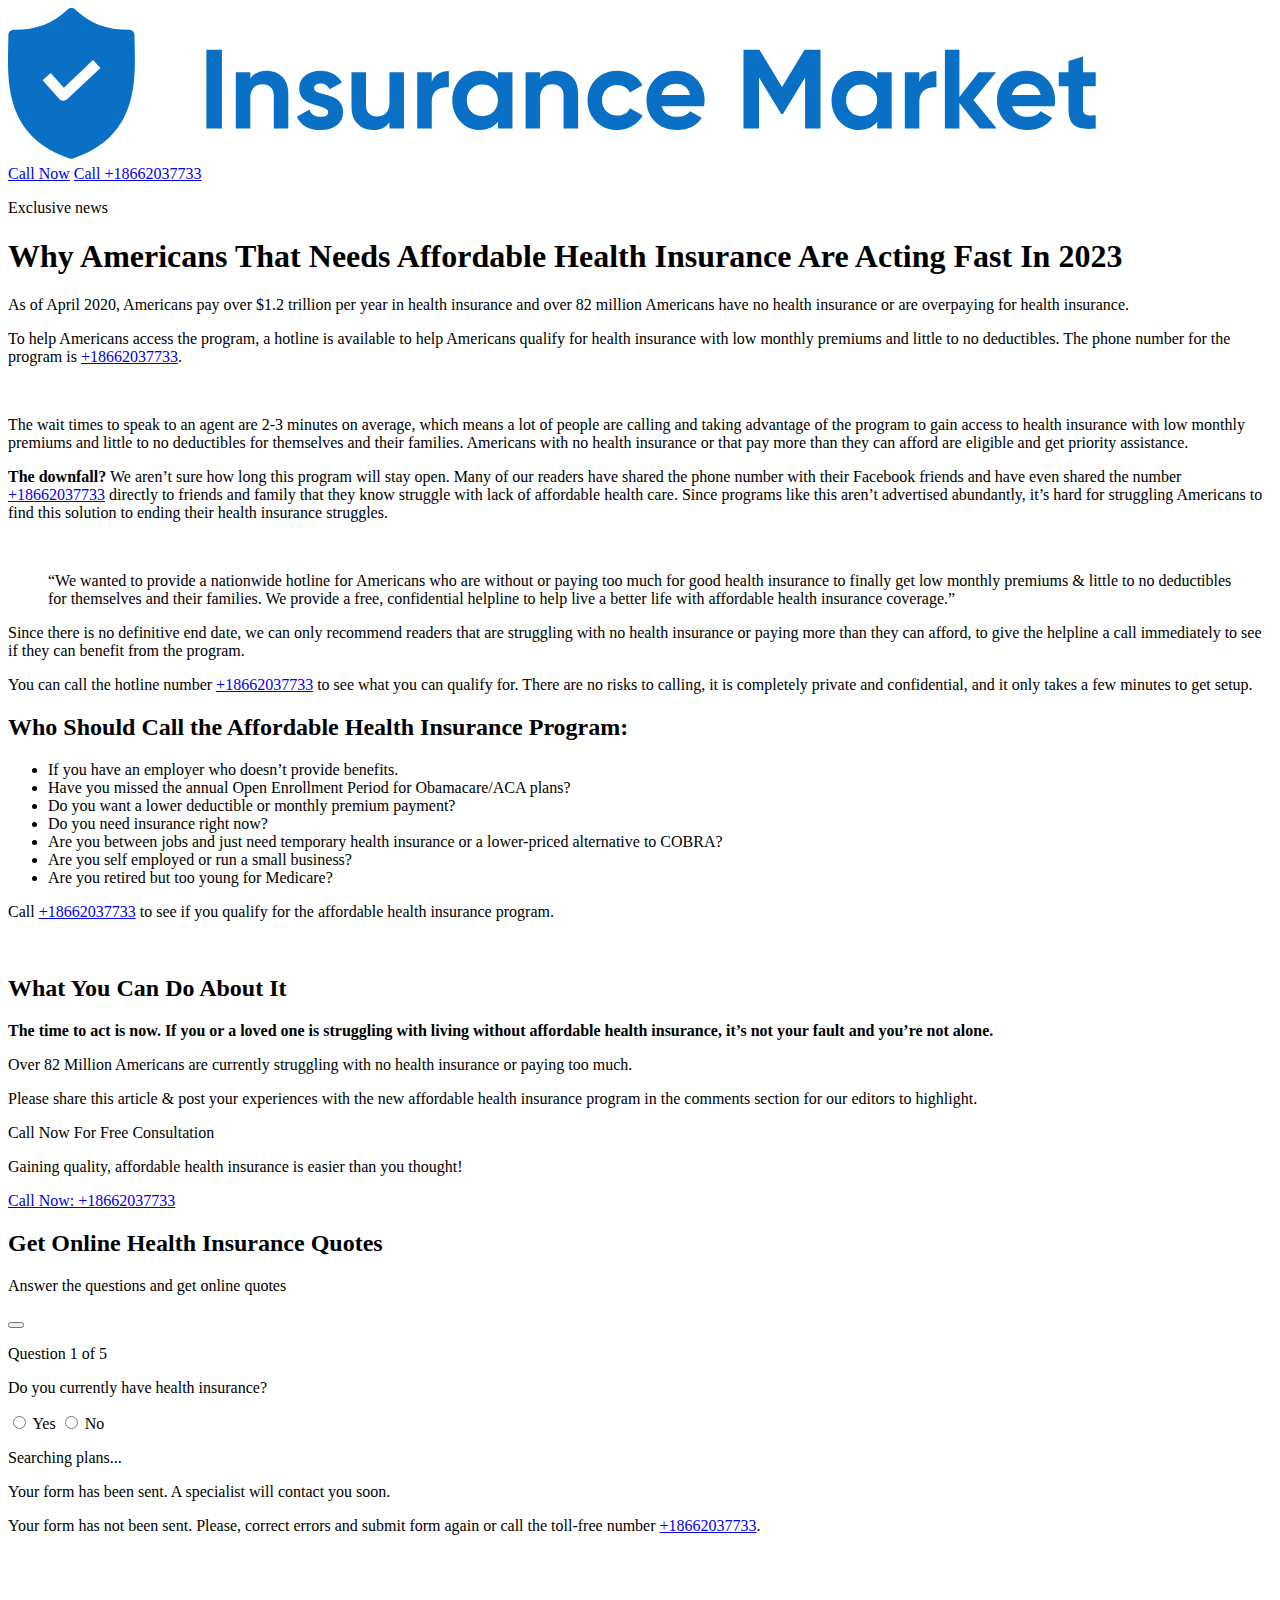
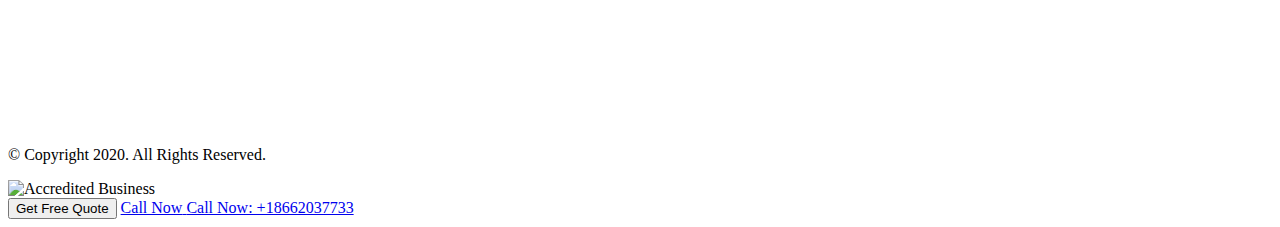
==== commit a8925336: "Add files via upload" ====
--- a/index.html
+++ b/index.html
@@ -27,8 +27,8 @@
     <section id="main">
         <div class="box">
             <p class="lable">Exclusive news</p>
-            <h1>Why Americans That Needs Affordable Health Insurance Are Acting Fast In 2024/2025.</h1>
-            <p>As of April 2023, Americans pay over $1.2 trillion per year in health insurance and over 82 million Americans have no health insurance or are overpaying for health insurance.</p>
+            <h1>Why Americans That Needs Affordable Health Insurance Are Acting Fast In 2023</h1>
+            <p>As of April 2020, Americans pay over $1.2 trillion per year in health insurance and over 82 million Americans have no health insurance or are overpaying for health insurance.</p>
             <p>To help Americans access the program, a hotline is available to help Americans qualify for health insurance with low monthly premiums and little to no deductibles. The phone number for the program is <a class="nowrap phone" href="tel:+18662037733">+18662037733</a>.</p>
             <img src="../assets/images/flag.png" alt="">
             <p>The wait times to speak to an agent are 2-3 minutes on average, which means a lot of people are calling and taking advantage of the program to gain access to health insurance with low monthly premiums and little to no deductibles for themselves
@@ -187,7 +187,7 @@
                 <path class="brand-name" d="M24.7113 5.2H26.6433V15H24.7113V5.2ZM32.2654 7.804C33.0307 7.804 33.6607 8.06067 34.1554 8.574C34.6594 9.08733 34.9114 9.79667 34.9114 10.702V15H33.1054V10.926C33.1054 10.4593 32.9794 10.1047 32.7274 9.862C32.4754 9.61 32.1394 9.484 31.7194 9.484C31.2527 9.484 30.8794 9.62867 30.5994 9.918C30.3194 10.2073 30.1794 10.6413 30.1794 11.22V15H28.3734V8H30.1794V8.784C30.618 8.13067 31.3134 7.804 32.2654 7.804ZM38.1194 9.988C38.1194 10.1747 38.2408 10.3287 38.4834 10.45C38.7354 10.562 39.0388 10.6647 39.3934 10.758C39.7481 10.842 40.1028 10.954 40.4574 11.094C40.8121 11.2247 41.1108 11.4487 41.3534 11.766C41.6054 12.0833 41.7314 12.48 41.7314 12.956C41.7314 13.6747 41.4608 14.23 40.9194 14.622C40.3874 15.0047 39.7201 15.196 38.9174 15.196C37.4801 15.196 36.5001 14.6407 35.9774 13.53L37.5454 12.648C37.7508 13.2547 38.2081 13.558 38.9174 13.558C39.5614 13.558 39.8834 13.3573 39.8834 12.956C39.8834 12.7693 39.7574 12.62 39.5054 12.508C39.2628 12.3867 38.9641 12.2793 38.6094 12.186C38.2548 12.0927 37.9001 11.976 37.5454 11.836C37.1908 11.696 36.8874 11.4767 36.6354 11.178C36.3928 10.87 36.2714 10.4873 36.2714 10.03C36.2714 9.33933 36.5234 8.798 37.0274 8.406C37.5408 8.00467 38.1754 7.804 38.9314 7.804C39.5008 7.804 40.0188 7.93467 40.4854 8.196C40.9521 8.448 41.3208 8.812 41.5914 9.288L40.0514 10.128C39.8274 9.652 39.4541 9.414 38.9314 9.414C38.6981 9.414 38.5021 9.46533 38.3434 9.568C38.1941 9.67067 38.1194 9.81067 38.1194 9.988ZM47.5129 8H49.3189V15H47.5129V14.216C47.0742 14.8693 46.3789 15.196 45.4269 15.196C44.6616 15.196 44.0269 14.9393 43.5229 14.426C43.0282 13.9127 42.7809 13.2033 42.7809 12.298V8H44.5869V12.074C44.5869 12.5407 44.7129 12.9 44.9649 13.152C45.2169 13.3947 45.5529 13.516 45.9729 13.516C46.4396 13.516 46.8129 13.3713 47.0929 13.082C47.3729 12.7927 47.5129 12.3587 47.5129 11.78V8ZM52.779 9.204C52.947 8.756 53.2223 8.42 53.605 8.196C53.997 7.972 54.431 7.86 54.907 7.86V9.876C54.3563 9.81067 53.8616 9.92267 53.423 10.212C52.9936 10.5013 52.779 10.982 52.779 11.654V15H50.973V8H52.779V9.204ZM61.0234 8H62.8294V15H61.0234V14.174C60.4821 14.8553 59.7214 15.196 58.7414 15.196C57.8081 15.196 57.0054 14.8413 56.3334 14.132C55.6708 13.4133 55.3394 12.536 55.3394 11.5C55.3394 10.464 55.6708 9.59133 56.3334 8.882C57.0054 8.16333 57.8081 7.804 58.7414 7.804C59.7214 7.804 60.4821 8.14467 61.0234 8.826V8ZM57.6914 12.928C58.0554 13.292 58.5174 13.474 59.0774 13.474C59.6374 13.474 60.0994 13.292 60.4634 12.928C60.8368 12.5547 61.0234 12.0787 61.0234 11.5C61.0234 10.9213 60.8368 10.45 60.4634 10.086C60.0994 9.71267 59.6374 9.526 59.0774 9.526C58.5174 9.526 58.0554 9.71267 57.6914 10.086C57.3274 10.45 57.1454 10.9213 57.1454 11.5C57.1454 12.0787 57.3274 12.5547 57.6914 12.928ZM68.3591 7.804C69.1244 7.804 69.7544 8.06067 70.2491 8.574C70.7531 9.08733 71.0051 9.79667 71.0051 10.702V15H69.1991V10.926C69.1991 10.4593 69.0731 10.1047 68.8211 9.862C68.5691 9.61 68.2331 9.484 67.8131 9.484C67.3464 9.484 66.9731 9.62867 66.6931 9.918C66.4131 10.2073 66.2731 10.6413 66.2731 11.22V15H64.4671V8H66.2731V8.784C66.7118 8.13067 67.4071 7.804 68.3591 7.804ZM75.8792 15.196C74.8245 15.196 73.9425 14.8413 73.2332 14.132C72.5332 13.4227 72.1832 12.5453 72.1832 11.5C72.1832 10.4547 72.5332 9.57733 73.2332 8.868C73.9425 8.15867 74.8245 7.804 75.8792 7.804C76.5605 7.804 77.1812 7.96733 77.7412 8.294C78.3012 8.62067 78.7259 9.05933 79.0152 9.61L77.4612 10.52C77.3212 10.2307 77.1065 10.002 76.8172 9.834C76.5372 9.666 76.2199 9.582 75.8652 9.582C75.3239 9.582 74.8759 9.764 74.5212 10.128C74.1665 10.4827 73.9892 10.94 73.9892 11.5C73.9892 12.0507 74.1665 12.508 74.5212 12.872C74.8759 13.2267 75.3239 13.404 75.8652 13.404C76.2292 13.404 76.5512 13.3247 76.8312 13.166C77.1205 12.998 77.3352 12.7693 77.4752 12.48L79.0432 13.376C78.7352 13.9267 78.3012 14.37 77.7412 14.706C77.1812 15.0327 76.5605 15.196 75.8792 15.196ZM81.415 12.242C81.6577 13.1193 82.3157 13.558 83.389 13.558C84.0797 13.558 84.6023 13.3247 84.957 12.858L86.413 13.698C85.7223 14.6967 84.705 15.196 83.361 15.196C82.2037 15.196 81.275 14.846 80.575 14.146C79.875 13.446 79.525 12.564 79.525 11.5C79.525 10.4453 79.8703 9.568 80.561 8.868C81.2517 8.15867 82.1383 7.804 83.221 7.804C84.2477 7.804 85.0923 8.15867 85.755 8.868C86.427 9.57733 86.763 10.4547 86.763 11.5C86.763 11.7333 86.7397 11.9807 86.693 12.242H81.415ZM81.387 10.842H84.957C84.8543 10.366 84.6397 10.0113 84.313 9.778C83.9957 9.54467 83.6317 9.428 83.221 9.428C82.7357 9.428 82.3343 9.554 82.017 9.806C81.6997 10.0487 81.4897 10.394 81.387 10.842ZM101.198 5.2V15H99.2798V8.644L96.5218 13.194H96.2978L93.5398 8.658V15H91.6078V5.2H93.5958L96.4098 9.834L99.2098 5.2H101.198ZM108.26 8H110.066V15H108.26V14.174C107.718 14.8553 106.958 15.196 105.978 15.196C105.044 15.196 104.242 14.8413 103.57 14.132C102.907 13.4133 102.576 12.536 102.576 11.5C102.576 10.464 102.907 9.59133 103.57 8.882C104.242 8.16333 105.044 7.804 105.978 7.804C106.958 7.804 107.718 8.14467 108.26 8.826V8ZM104.928 12.928C105.292 13.292 105.754 13.474 106.314 13.474C106.874 13.474 107.336 13.292 107.7 12.928C108.073 12.5547 108.26 12.0787 108.26 11.5C108.26 10.9213 108.073 10.45 107.7 10.086C107.336 9.71267 106.874 9.526 106.314 9.526C105.754 9.526 105.292 9.71267 104.928 10.086C104.564 10.45 104.382 10.9213 104.382 11.5C104.382 12.0787 104.564 12.5547 104.928 12.928ZM113.509 9.204C113.677 8.756 113.953 8.42 114.335 8.196C114.727 7.972 115.161 7.86 115.637 7.86V9.876C115.087 9.81067 114.592 9.92267 114.153 10.212C113.724 10.5013 113.509 10.982 113.509 11.654V15H111.703V8H113.509V9.204ZM123.148 15H121.048L118.5 11.822V15H116.694V5.2H118.5V11.08L120.908 8H123.064L120.25 11.458L123.148 15ZM125.069 12.242C125.312 13.1193 125.97 13.558 127.043 13.558C127.734 13.558 128.257 13.3247 128.611 12.858L130.067 13.698C129.377 14.6967 128.359 15.196 127.015 15.196C125.858 15.196 124.929 14.846 124.229 14.146C123.529 13.446 123.179 12.564 123.179 11.5C123.179 10.4453 123.525 9.568 124.215 8.868C124.906 8.15867 125.793 7.804 126.875 7.804C127.902 7.804 128.747 8.15867 129.409 8.868C130.081 9.57733 130.417 10.4547 130.417 11.5C130.417 11.7333 130.394 11.9807 130.347 12.242H125.069ZM125.041 10.842H128.611C128.509 10.366 128.294 10.0113 127.967 9.778C127.65 9.54467 127.286 9.428 126.875 9.428C126.39 9.428 125.989 9.554 125.671 9.806C125.354 10.0487 125.144 10.394 125.041 10.842ZM135.477 9.736H133.895V12.648C133.895 12.8907 133.956 13.068 134.077 13.18C134.198 13.292 134.376 13.3573 134.609 13.376C134.842 13.3853 135.132 13.3807 135.477 13.362V15C134.236 15.14 133.358 15.0233 132.845 14.65C132.341 14.2767 132.089 13.6093 132.089 12.648V9.736H130.871V8H132.089V6.586L133.895 6.04V8H135.477V9.736Z" fill="#ffffff" fill-opacity=".8"/>
             </svg>
             <div id="legal"></div>
-            <p>© Copyright 2024. All Rights Reserved.</p>
+            <p>© Copyright 2020. All Rights Reserved.</p>
             <img src="../assets/images/credit.png" alt="Accredited Business">
         </div>
     </footer>
